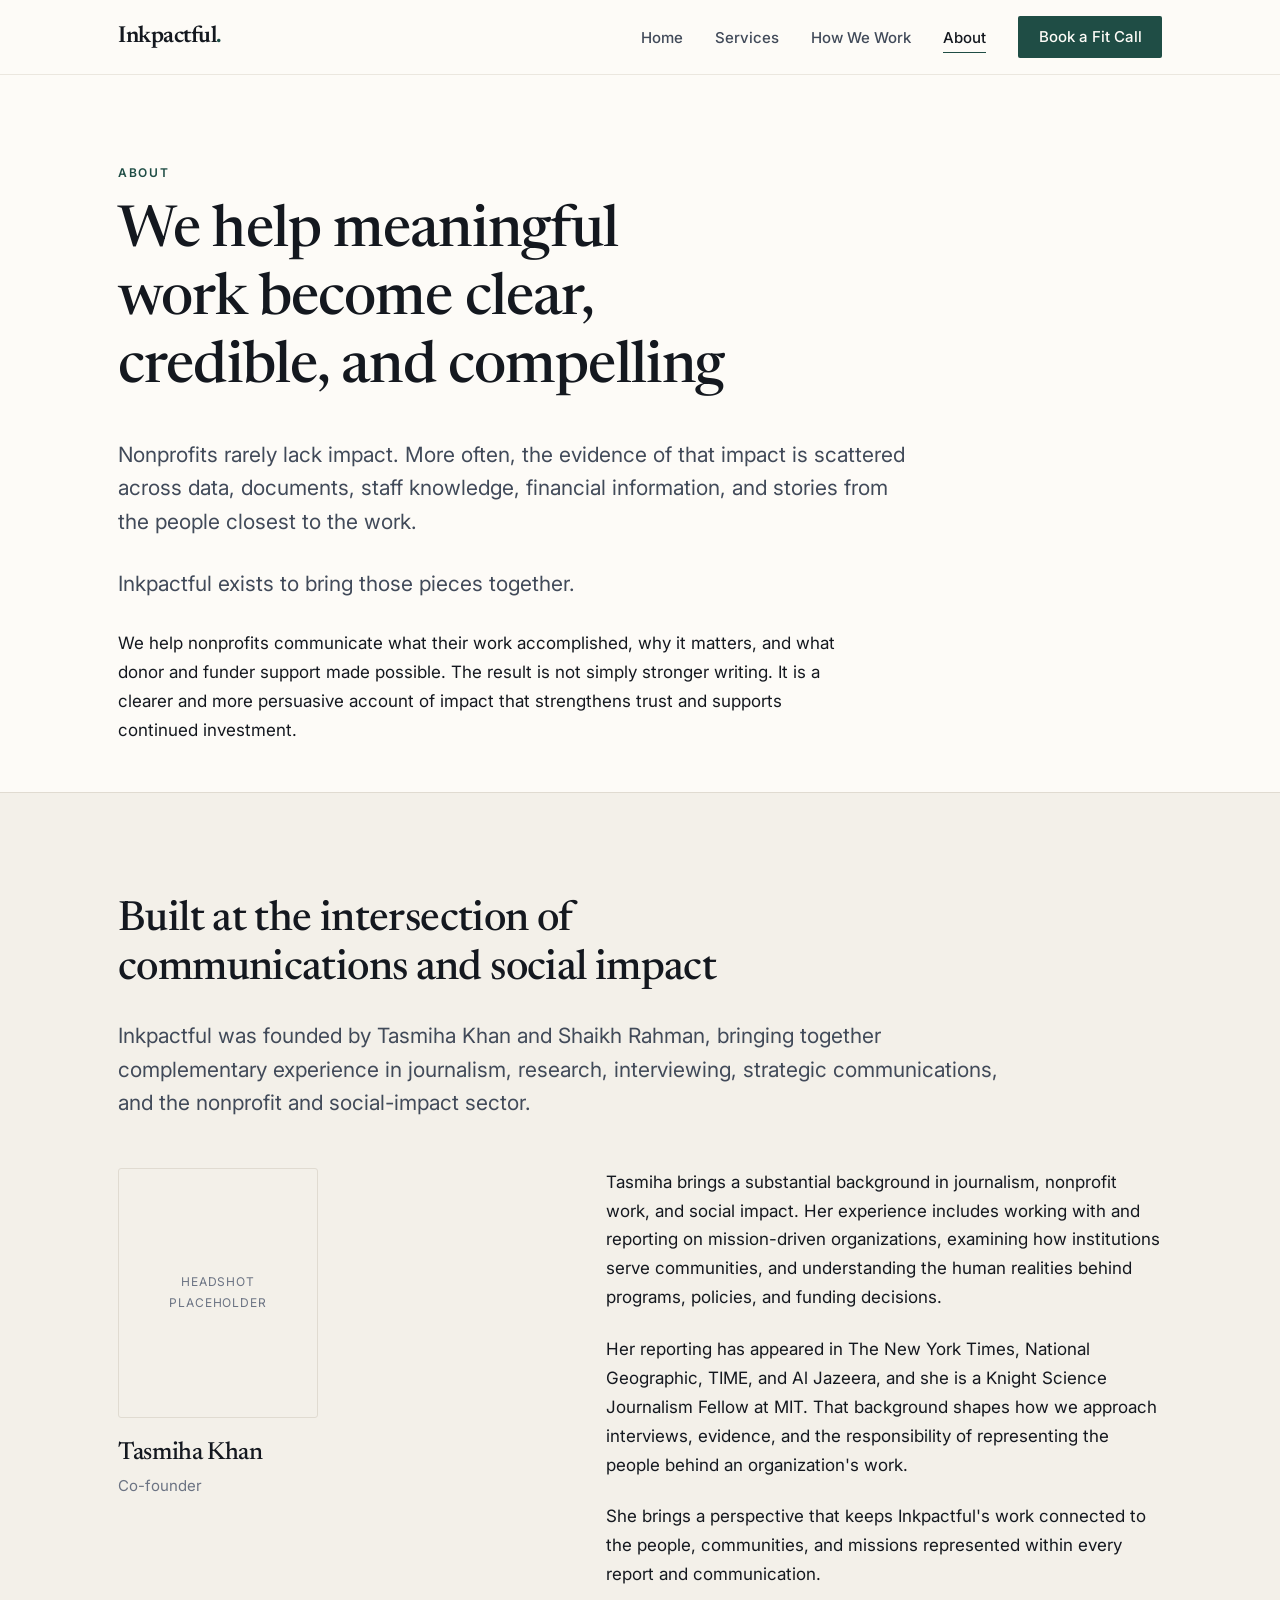
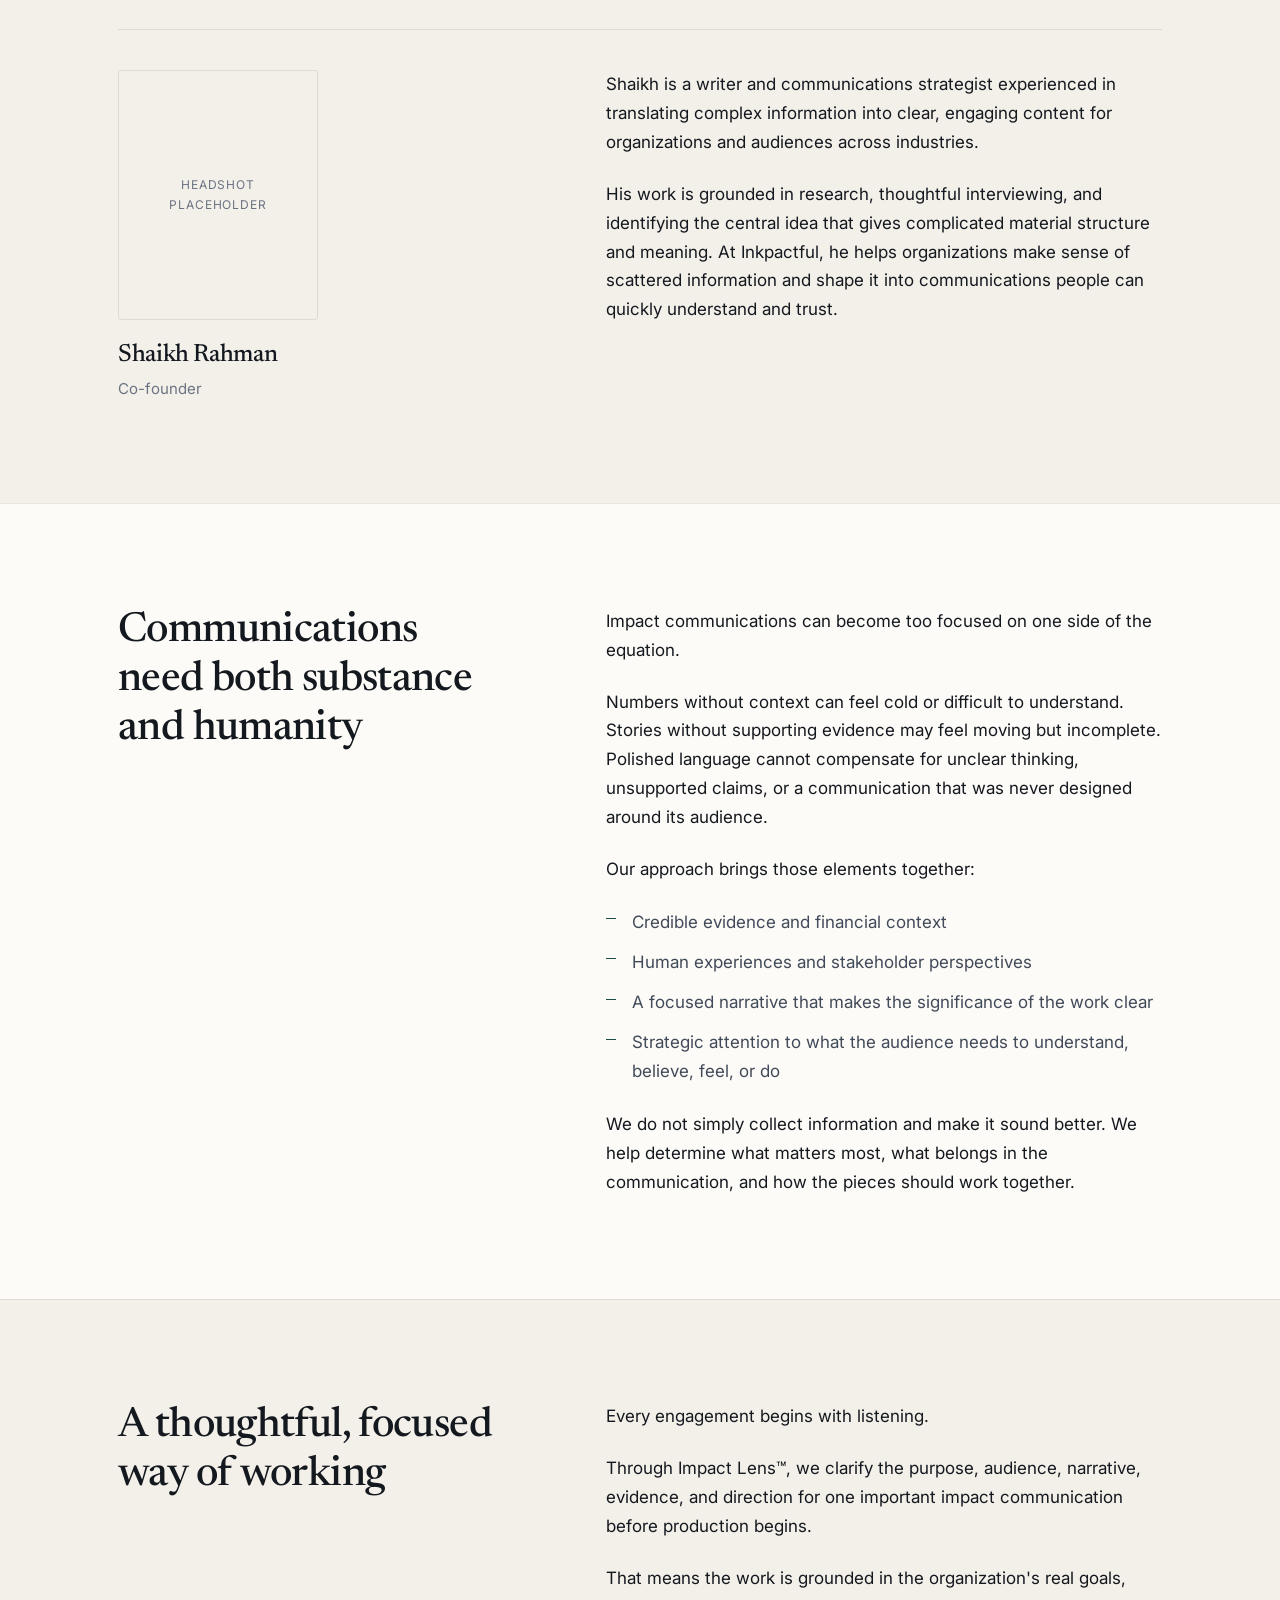
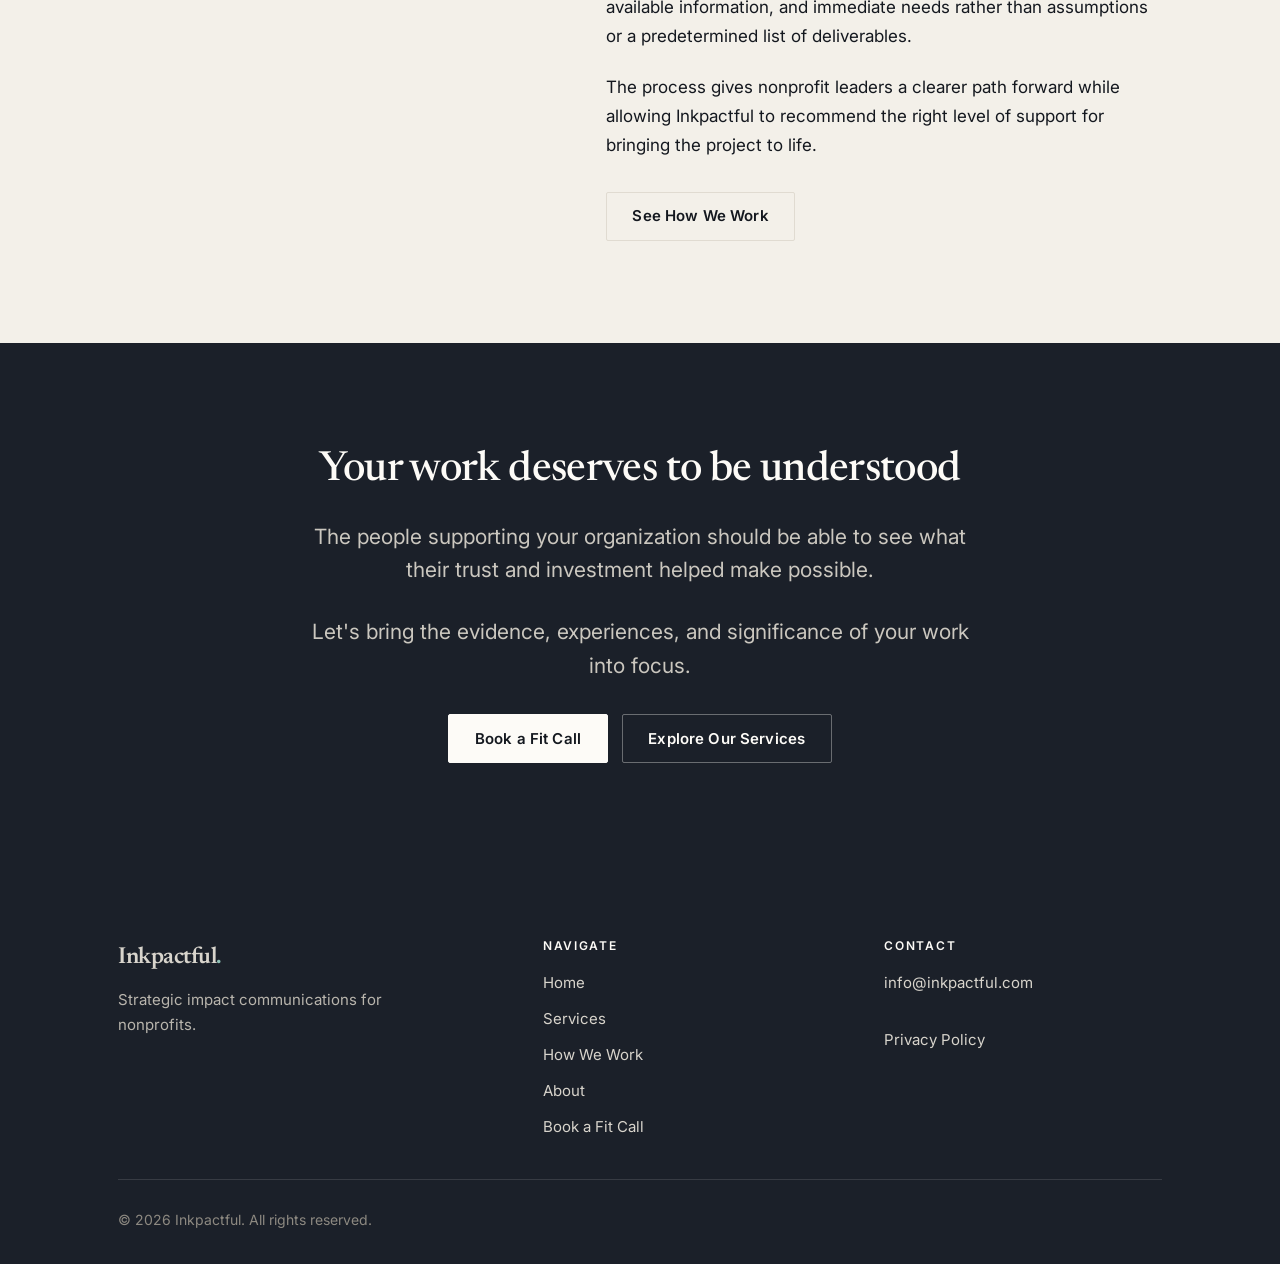
==== about.html @ ea7d60fb "Replace placeholder with Inkpactful MVP site" ====
<!DOCTYPE html>
<html lang="en">
<head>
<meta charset="utf-8">
<meta name="viewport" content="width=device-width, initial-scale=1">
<title>About — Inkpactful</title>
<meta name="description" content="Inkpactful was founded by Tasmiha Khan and Shaikh Rahman, bringing together journalism, research, interviewing, strategic communications, and social-impact experience.">
<link rel="canonical" href="https://inkpactful.com/about.html">

<meta property="og:type" content="website">
<meta property="og:site_name" content="Inkpactful">
<meta property="og:title" content="About — Inkpactful">
<meta property="og:description" content="We help meaningful work become clear, credible, and compelling.">
<meta property="og:url" content="https://inkpactful.com/about.html">
<meta property="og:image" content="https://inkpactful.com/og-image.png">
<meta name="twitter:card" content="summary_large_image">

<link rel="icon" href="favicon.svg" type="image/svg+xml">
<link rel="preconnect" href="https://fonts.googleapis.com">
<link rel="preconnect" href="https://fonts.gstatic.com" crossorigin>
<link href="https://fonts.googleapis.com/css2?family=Newsreader:opsz,wght@6..72,400;6..72,500;6..72,600&family=Inter:wght@400;500;600;700&display=swap" rel="stylesheet">
<link rel="stylesheet" href="styles.css">
</head>
<body>

<a class="skip-link" href="#main">Skip to main content</a>

<header class="site-header">
  <div class="wrap site-header__inner">
    <a class="wordmark" href="index.html">Inkpactful<span class="dot">.</span></a>
    <button class="nav-toggle" type="button" aria-expanded="false" aria-controls="site-nav">Menu</button>
    <nav class="site-nav" id="site-nav" aria-label="Primary">
      <ul>
        <li><a href="index.html">Home</a></li>
        <li><a href="services.html">Services</a></li>
        <li><a href="how-we-work.html">How We Work</a></li>
        <li><a href="about.html" aria-current="page">About</a></li>
        <li><a class="btn btn--primary" href="book.html">Book a Fit Call</a></li>
      </ul>
    </nav>
  </div>
</header>

<main id="main">

  <section class="page-head">
    <div class="wrap">
      <p class="eyebrow">About</p>
      <h1>We help meaningful work become clear, credible, and compelling</h1>
      <p class="lede">Nonprofits rarely lack impact. More often, the evidence of that impact is scattered across data, documents, staff knowledge, financial information, and stories from the people closest to the work.</p>
      <p class="lede">Inkpactful exists to bring those pieces together.</p>
      <p>We help nonprofits communicate what their work accomplished, why it matters, and what donor and funder support made possible. The result is not simply stronger writing. It is a clearer and more persuasive account of impact that strengthens trust and supports continued investment.</p>
    </div>
  </section>

  <!-- ================= FOUNDERS ================= -->
  <section class="section section--alt">
    <div class="wrap">
      <h2>Built at the intersection of communications and social impact</h2>
      <p class="lede">Inkpactful was founded by Tasmiha Khan and Shaikh Rahman, bringing together complementary experience in journalism, research, interviewing, strategic communications, and the nonprofit and social-impact sector.</p>

      <div style="margin-top: 3rem;">

        <article class="founder">
          <div class="split">
            <div>
              <div class="founder__portrait">Headshot<br>placeholder</div>
              <h3 style="margin-bottom:0.2rem;">Tasmiha Khan</h3>
              <p class="muted" style="font-size:0.9375rem;">Co-founder</p>
            </div>
            <div>
              <p>Tasmiha brings a substantial background in journalism, nonprofit work, and social impact. Her experience includes working with and reporting on mission-driven organizations, examining how institutions serve communities, and understanding the human realities behind programs, policies, and funding decisions.</p>
              <p>Her reporting has appeared in The New York Times, National Geographic, TIME, and Al Jazeera, and she is a Knight Science Journalism Fellow at MIT. That background shapes how we approach interviews, evidence, and the responsibility of representing the people behind an organization's work.</p>
              <p>She brings a perspective that keeps Inkpactful's work connected to the people, communities, and missions represented within every report and communication.</p>
            </div>
          </div>
        </article>

        <article class="founder">
          <div class="split">
            <div>
              <div class="founder__portrait">Headshot<br>placeholder</div>
              <h3 style="margin-bottom:0.2rem;">Shaikh Rahman</h3>
              <p class="muted" style="font-size:0.9375rem;">Co-founder</p>
            </div>
            <div>
              <p>Shaikh is a writer and communications strategist experienced in translating complex information into clear, engaging content for organizations and audiences across industries.</p>
              <p>His work is grounded in research, thoughtful interviewing, and identifying the central idea that gives complicated material structure and meaning. At Inkpactful, he helps organizations make sense of scattered information and shape it into communications people can quickly understand and trust.</p>
            </div>
          </div>
        </article>

      </div>

    </div>
  </section>

  <!-- ================= PHILOSOPHY ================= -->
  <section class="section">
    <div class="wrap">
      <div class="split">
        <div><h2>Communications need both substance and humanity</h2></div>
        <div>
          <p>Impact communications can become too focused on one side of the equation.</p>
          <p>Numbers without context can feel cold or difficult to understand. Stories without supporting evidence may feel moving but incomplete. Polished language cannot compensate for unclear thinking, unsupported claims, or a communication that was never designed around its audience.</p>
          <p>Our approach brings those elements together:</p>
          <ul class="checklist">
            <li>Credible evidence and financial context</li>
            <li>Human experiences and stakeholder perspectives</li>
            <li>A focused narrative that makes the significance of the work clear</li>
            <li>Strategic attention to what the audience needs to understand, believe, feel, or do</li>
          </ul>
          <p style="margin-top:1.5rem;">We do not simply collect information and make it sound better. We help determine what matters most, what belongs in the communication, and how the pieces should work together.</p>
        </div>
      </div>
    </div>
  </section>

  <!-- ================= WAY OF WORKING ================= -->
  <section class="section section--alt">
    <div class="wrap">
      <div class="split">
        <div><h2>A thoughtful, focused way of working</h2></div>
        <div>
          <p>Every engagement begins with listening.</p>
          <p>Through Impact Lens&trade;, we clarify the purpose, audience, narrative, evidence, and direction for one important impact communication before production begins.</p>
          <p>That means the work is grounded in the organization's real goals, available information, and immediate needs rather than assumptions or a predetermined list of deliverables.</p>
          <p>The process gives nonprofit leaders a clearer path forward while allowing Inkpactful to recommend the right level of support for bringing the project to life.</p>
          <div class="btn-row">
            <a class="btn btn--secondary" href="how-we-work.html">See How We Work</a>
          </div>
        </div>
      </div>
    </div>
  </section>

  <!-- ================= FINAL CTA ================= -->
  <section class="section section--dark">
    <div class="wrap wrap--narrow center">
      <h2>Your work deserves to be understood</h2>
      <p class="lede">The people supporting your organization should be able to see what their trust and investment helped make possible.</p>
      <p class="lede">Let's bring the evidence, experiences, and significance of your work into focus.</p>
      <div class="btn-row" style="justify-content: center;">
        <a class="btn btn--primary" href="book.html">Book a Fit Call</a>
        <a class="btn btn--secondary" href="services.html">Explore Our Services</a>
      </div>
    </div>
  </section>

</main>

<footer class="site-footer">
  <div class="wrap footer">
    <div class="footer__top">
      <div>
        <a class="footer__wordmark" href="index.html">Inkpactful<span class="dot">.</span></a>
        <p class="footer__tagline">Strategic impact communications for nonprofits.</p>
      </div>
      <div>
        <h2 class="footer__heading">Navigate</h2>
        <ul>
          <li><a href="index.html">Home</a></li>
          <li><a href="services.html">Services</a></li>
          <li><a href="how-we-work.html">How We Work</a></li>
          <li><a href="about.html">About</a></li>
          <li><a href="book.html">Book a Fit Call</a></li>
        </ul>
      </div>
      <div>
        <h2 class="footer__heading">Contact</h2>
        <ul>
          <li><a data-email class="placeholder" href="#">email address to be added</a></li>
          <li><a data-linkedin="shaikh" href="#" hidden>Shaikh Rahman on LinkedIn</a></li>
          <li><a data-linkedin="tasmiha" href="#" hidden>Tasmiha Khan on LinkedIn</a></li>
          <li><a href="privacy.html">Privacy Policy</a></li>
        </ul>
      </div>
    </div>
    <div class="footer__bottom">
      <p>&copy; <span data-year>2026</span> Inkpactful. All rights reserved.</p>
    </div>
  </div>
</footer>

<script src="site.js"></script>
</body>
</html>
---- styles.css ----
/* ==========================================================================
   Inkpactful — MVP stylesheet
   Editorial, calm, substantive. Restrained palette, strong type hierarchy.
   ========================================================================== */

:root {
  /* Palette */
  --ink:        #14181f;
  --ink-soft:   #414a59;
  --ink-muted:  #6b7383;
  --paper:      #fdfbf7;
  --paper-alt:  #f3f0e9;
  --paper-deep: #1b2029;
  --rule:       #e0dbd1;
  --rule-soft:  #ebe7df;
  --accent:     #1f4d45;
  --accent-lt:  #2f6b60;
  --accent-pale:#e6efec;

  /* Type */
  --serif: "Newsreader", Georgia, "Times New Roman", serif;
  --sans:  "Inter", -apple-system, BlinkMacSystemFont, "Segoe UI", Helvetica, Arial, sans-serif;

  /* Layout */
  --measure: 68ch;
  --wide:    1140px;
  --narrow:  760px;
  --gutter:  clamp(1.25rem, 5vw, 3rem);
}

/* --------------------------------------------------------------------------
   Reset & base
   -------------------------------------------------------------------------- */

*, *::before, *::after { box-sizing: border-box; }

html {
  -webkit-text-size-adjust: 100%;
  scroll-behavior: smooth;
}

@media (prefers-reduced-motion: reduce) {
  html { scroll-behavior: auto; }
  *, *::before, *::after {
    animation-duration: 0.01ms !important;
    transition-duration: 0.01ms !important;
  }
}

body {
  margin: 0;
  background: var(--paper);
  color: var(--ink);
  font-family: var(--sans);
  font-size: 1.0625rem;
  line-height: 1.7;
  font-weight: 400;
  -webkit-font-smoothing: antialiased;
  text-rendering: optimizeLegibility;
}

img { max-width: 100%; display: block; }

h1, h2, h3, h4 {
  font-family: var(--serif);
  font-weight: 500;
  line-height: 1.18;
  letter-spacing: -0.015em;
  color: var(--ink);
  margin: 0 0 0.6em;
  text-wrap: balance;
}

h1 { font-size: clamp(2.25rem, 5.2vw, 3.6rem); }
h2 { font-size: clamp(1.75rem, 3.6vw, 2.6rem); }
h3 { font-size: clamp(1.25rem, 2.2vw, 1.55rem); line-height: 1.3; }
h4 { font-size: 1.0625rem; font-family: var(--sans); font-weight: 600; letter-spacing: 0; }

p { margin: 0 0 1.35em; max-width: var(--measure); }
p:last-child { margin-bottom: 0; }

a { color: var(--accent); text-underline-offset: 0.2em; text-decoration-thickness: 1px; }
a:hover { color: var(--ink); }

:focus-visible {
  outline: 2px solid var(--accent);
  outline-offset: 3px;
  border-radius: 2px;
}

hr {
  border: 0;
  border-top: 1px solid var(--rule);
  margin: 3rem 0;
}

/* Skip link */
.skip-link {
  position: absolute;
  left: -9999px;
  top: 0;
  background: var(--ink);
  color: var(--paper);
  padding: 0.75rem 1.25rem;
  z-index: 200;
  font-size: 0.9375rem;
}
.skip-link:focus {
  left: 0.5rem;
  top: 0.5rem;
  color: var(--paper);
}

/* --------------------------------------------------------------------------
   Layout primitives
   -------------------------------------------------------------------------- */

.wrap {
  width: 100%;
  max-width: var(--wide);
  margin-inline: auto;
  padding-inline: var(--gutter);
}

.wrap--narrow { max-width: var(--narrow); }

.section {
  padding-block: clamp(3.5rem, 8vw, 6.5rem);
  border-top: 1px solid var(--rule-soft);
}
.section:first-of-type { border-top: 0; }
.section--alt { background: var(--paper-alt); border-top-color: var(--rule); }
.section--dark {
  background: var(--paper-deep);
  color: #e8e4dc;
  border-top: 0;
}
.section--dark h1,
.section--dark h2,
.section--dark h3 { color: #fdfbf7; }
.section--dark p { color: #cbc7bf; }
.section--dark a { color: #a9cfc6; }
.section--dark a:hover { color: #fff; }

.eyebrow {
  font-family: var(--sans);
  font-size: 0.75rem;
  font-weight: 600;
  letter-spacing: 0.14em;
  text-transform: uppercase;
  color: var(--accent);
  margin: 0 0 1rem;
}
.section--dark .eyebrow { color: #8fc0b5; }

.lede {
  font-size: clamp(1.125rem, 2vw, 1.3125rem);
  line-height: 1.6;
  color: var(--ink-soft);
}

.muted { color: var(--ink-muted); }

/* --------------------------------------------------------------------------
   Buttons
   -------------------------------------------------------------------------- */

.btn {
  display: inline-flex;
  align-items: center;
  justify-content: center;
  gap: 0.5rem;
  font-family: var(--sans);
  font-size: 0.9375rem;
  font-weight: 600;
  letter-spacing: 0.01em;
  line-height: 1.2;
  padding: 0.9rem 1.6rem;
  border-radius: 2px;
  border: 1px solid transparent;
  text-decoration: none;
  cursor: pointer;
  transition: background-color 0.18s ease, color 0.18s ease, border-color 0.18s ease;
}

.btn--primary {
  background: var(--accent);
  color: #fdfbf7;
  border-color: var(--accent);
}
.btn--primary:hover { background: var(--ink); border-color: var(--ink); color: #fdfbf7; }

.btn--secondary {
  background: transparent;
  color: var(--ink);
  border-color: var(--rule);
}
.btn--secondary:hover { border-color: var(--ink); color: var(--ink); background: transparent; }

.section--dark .btn--secondary { color: #fdfbf7; border-color: rgba(253,251,247,0.35); }
.section--dark .btn--secondary:hover { border-color: #fdfbf7; color: #fdfbf7; }
.section--dark .btn--primary { background: #fdfbf7; color: var(--ink); border-color: #fdfbf7; }
.section--dark .btn--primary:hover { background: #a9cfc6; border-color: #a9cfc6; color: var(--ink); }

.btn-row {
  display: flex;
  flex-wrap: wrap;
  gap: 0.875rem;
  margin-top: 2rem;
}

.link-arrow {
  font-family: var(--sans);
  font-size: 0.9375rem;
  font-weight: 600;
  text-decoration: none;
  border-bottom: 1px solid currentColor;
  padding-bottom: 2px;
}
.link-arrow:hover { border-bottom-color: transparent; }

/* --------------------------------------------------------------------------
   Header & navigation
   -------------------------------------------------------------------------- */

.site-header {
  position: sticky;
  top: 0;
  z-index: 100;
  background: rgba(253, 251, 247, 0.94);
  backdrop-filter: saturate(180%) blur(8px);
  border-bottom: 1px solid var(--rule-soft);
}

.site-header__inner {
  display: flex;
  align-items: center;
  justify-content: space-between;
  gap: 1.5rem;
  min-height: 74px;
}

.wordmark {
  font-family: var(--serif);
  font-size: 1.45rem;
  font-weight: 600;
  letter-spacing: -0.02em;
  color: var(--ink);
  text-decoration: none;
  white-space: nowrap;
}
.wordmark:hover { color: var(--accent); }
.wordmark .dot { color: var(--accent); }

.nav-toggle {
  display: none;
  background: transparent;
  border: 1px solid var(--rule);
  border-radius: 2px;
  padding: 0.55rem 0.85rem;
  font-family: var(--sans);
  font-size: 0.875rem;
  font-weight: 600;
  color: var(--ink);
  cursor: pointer;
}

.site-nav ul {
  display: flex;
  align-items: center;
  gap: clamp(1rem, 2.5vw, 2.1rem);
  list-style: none;
  margin: 0;
  padding: 0;
}

.site-nav a {
  font-family: var(--sans);
  font-size: 0.9375rem;
  font-weight: 500;
  color: var(--ink-soft);
  text-decoration: none;
  padding-block: 0.35rem;
  border-bottom: 1.5px solid transparent;
  white-space: nowrap;
}
.site-nav a:hover { color: var(--ink); }
.site-nav a[aria-current="page"] { color: var(--ink); border-bottom-color: var(--accent); }

.site-nav .btn { padding: 0.7rem 1.2rem; }
.site-nav a.btn--primary { color: #fdfbf7; border-bottom-color: transparent; }
.site-nav a.btn--primary:hover { color: #fdfbf7; background: var(--ink); border-color: var(--ink); }
.site-nav a.btn--secondary { color: var(--ink); border-bottom-color: transparent; }
.site-nav .btn[aria-current="page"] { border-bottom-color: var(--accent); }

@media (max-width: 860px) {
  .nav-toggle { display: block; }
  .site-nav {
    display: none;
    position: absolute;
    top: 100%;
    left: 0;
    right: 0;
    background: var(--paper);
    border-bottom: 1px solid var(--rule);
    padding: 0.5rem var(--gutter) 1.75rem;
  }
  .site-nav.is-open { display: block; }
  .site-nav ul {
    flex-direction: column;
    align-items: stretch;
    gap: 0;
  }
  .site-nav li { border-bottom: 1px solid var(--rule-soft); }
  .site-nav li:last-child { border-bottom: 0; padding-top: 1.25rem; }
  .site-nav a { display: block; padding: 1rem 0; font-size: 1.0625rem; border-bottom: 0; }
  .site-nav .btn { width: 100%; }
}

/* --------------------------------------------------------------------------
   Hero
   -------------------------------------------------------------------------- */

.hero {
  padding-block: clamp(4rem, 11vw, 8.5rem) clamp(3.5rem, 8vw, 6rem);
  position: relative;
  overflow: hidden;
}

.hero__inner { max-width: 940px; }

.hero h1 { margin-bottom: 0.45em; }

.hero .lede { max-width: 60ch; }

/* Subtle ruled-paper motif behind the hero */
.hero::after {
  content: "";
  position: absolute;
  inset: 0;
  background-image: repeating-linear-gradient(
    to bottom,
    transparent 0,
    transparent 43px,
    var(--rule-soft) 43px,
    var(--rule-soft) 44px
  );
  opacity: 0.5;
  pointer-events: none;
  z-index: -1;
  mask-image: linear-gradient(to bottom, rgba(0,0,0,0.35), transparent 72%);
  -webkit-mask-image: linear-gradient(to bottom, rgba(0,0,0,0.35), transparent 72%);
}

.page-head {
  padding-block: clamp(3rem, 8vw, 5.5rem) clamp(2rem, 5vw, 3rem);
}
.page-head h1 { max-width: 20ch; }
.page-head .lede { max-width: 62ch; }

/* --------------------------------------------------------------------------
   Grids & cards
   -------------------------------------------------------------------------- */

.grid {
  display: grid;
  gap: clamp(1.75rem, 3.5vw, 2.75rem);
}
.grid--2 { grid-template-columns: repeat(auto-fit, minmax(300px, 1fr)); }
.grid--3 { grid-template-columns: repeat(auto-fit, minmax(280px, 1fr)); }
.grid--4 { grid-template-columns: repeat(auto-fit, minmax(240px, 1fr)); }

.split {
  display: grid;
  grid-template-columns: minmax(0, 0.85fr) minmax(0, 1.15fr);
  gap: clamp(2rem, 6vw, 5rem);
  align-items: start;
}
@media (max-width: 820px) {
  .split { grid-template-columns: 1fr; gap: 1.5rem; }
}

.card {
  background: var(--paper);
  border: 1px solid var(--rule);
  border-radius: 3px;
  padding: clamp(1.5rem, 3vw, 2.1rem);
}
.section--alt .card { background: #fff; }

.card h3 { margin-bottom: 0.5rem; }
.card p { font-size: 1rem; color: var(--ink-soft); }

/* Service item (services page, no card chrome) */
.service {
  padding-block: clamp(2rem, 4vw, 2.75rem);
  border-top: 1px solid var(--rule);
}
.service:first-of-type { border-top: 0; padding-top: 0; }
.service h3 {
  font-size: clamp(1.4rem, 2.6vw, 1.85rem);
  margin-bottom: 0.65rem;
}

/* Numbered process steps */
.steps { counter-reset: step; }
.step {
  display: grid;
  grid-template-columns: 3.25rem 1fr;
  gap: clamp(1rem, 2.5vw, 2rem);
  padding-block: clamp(1.75rem, 3.5vw, 2.5rem);
  border-top: 1px solid var(--rule);
}
.step:first-child { border-top: 0; }
.step__num {
  font-family: var(--serif);
  font-size: 1.75rem;
  line-height: 1;
  color: var(--accent);
  padding-top: 0.15rem;
}
.step h3 { margin-bottom: 0.5rem; }
@media (max-width: 560px) {
  .step { grid-template-columns: 1fr; gap: 0.5rem; }
}

/* --------------------------------------------------------------------------
   Impact Lens feature block
   -------------------------------------------------------------------------- */

.lens {
  border: 1px solid var(--rule);
  border-left: 3px solid var(--accent);
  border-radius: 3px;
  background: #fff;
  padding: clamp(1.75rem, 4vw, 3rem);
}
.section--alt .lens { background: var(--paper); }

.price {
  font-family: var(--serif);
  font-size: clamp(2.25rem, 5vw, 3rem);
  line-height: 1;
  color: var(--ink);
  margin: 1.5rem 0 0.5rem;
  display: block;
}
.price__note {
  font-size: 0.9375rem;
  color: var(--ink-muted);
  max-width: 46ch;
  margin: 0;
}

.lens__list {
  list-style: none;
  margin: 1.5rem 0 0;
  padding: 0;
  display: grid;
  gap: 0.6rem;
}
.lens__list li {
  position: relative;
  padding-left: 1.5rem;
  font-size: 1rem;
  color: var(--ink-soft);
}
.lens__list li::before {
  content: "";
  position: absolute;
  left: 0;
  top: 0.68em;
  width: 8px;
  height: 1px;
  background: var(--accent);
}

/* --------------------------------------------------------------------------
   Package cards
   -------------------------------------------------------------------------- */

.packages {
  display: grid;
  grid-template-columns: 1fr;
  gap: clamp(1rem, 2vw, 1.5rem);
}

.pkg {
  display: grid;
  grid-template-columns: minmax(0, 0.75fr) minmax(0, 2fr);
  gap: clamp(1.25rem, 4vw, 3rem);
  align-items: start;
  background: #fff;
  border: 1px solid var(--rule);
  border-radius: 3px;
  padding: clamp(1.6rem, 3vw, 2.4rem);
  position: relative;
}

@media (max-width: 820px) {
  .pkg { grid-template-columns: 1fr; gap: 0.75rem; }
}

.pkg__head { display: flex; flex-direction: column; align-items: flex-start; }
.pkg__body > p:last-child { margin-bottom: 0; }
.section--alt .pkg { background: var(--paper); }

.pkg--featured {
  border-color: var(--accent);
  box-shadow: inset 3px 0 0 var(--accent);
}

.pkg__badge {
  display: inline-block;
  align-self: flex-start;
  font-family: var(--sans);
  font-size: 0.6875rem;
  font-weight: 700;
  letter-spacing: 0.12em;
  text-transform: uppercase;
  color: var(--accent);
  background: var(--accent-pale);
  padding: 0.3rem 0.6rem;
  border-radius: 2px;
  margin-bottom: 0.9rem;
}

.pkg h3 {
  font-size: clamp(1.3rem, 2.2vw, 1.6rem);
  margin-bottom: 0.35rem;
}

.pkg__price {
  font-family: var(--serif);
  font-size: clamp(1.9rem, 3vw, 2.3rem);
  line-height: 1;
  color: var(--accent);
  margin: 0;
  display: block;
}

.pkg p {
  font-size: 0.9875rem;
  color: var(--ink-soft);
  margin-bottom: 1em;
}
.pkg p:last-of-type { margin-bottom: 0; }

/* --------------------------------------------------------------------------
   Founders & credentials
   -------------------------------------------------------------------------- */

.founder {
  border-top: 1px solid var(--rule);
  padding-top: clamp(1.75rem, 3.5vw, 2.5rem);
  margin-top: clamp(1.75rem, 3.5vw, 2.5rem);
}
.founder:first-of-type { border-top: 0; padding-top: 0; margin-top: 0; }

.founder__portrait {
  width: 100%;
  max-width: 200px;
  aspect-ratio: 4 / 5;
  background: var(--paper-alt);
  border: 1px solid var(--rule);
  border-radius: 3px;
  display: grid;
  place-items: center;
  font-size: 0.75rem;
  letter-spacing: 0.08em;
  text-transform: uppercase;
  color: var(--ink-muted);
  text-align: center;
  padding: 1rem;
  margin-bottom: 1.25rem;
}

.credentials {
  margin-top: clamp(2rem, 4vw, 3rem);
  padding: clamp(1.5rem, 3vw, 2rem);
  background: var(--paper-alt);
  border-radius: 3px;
}
.credentials p {
  margin: 0;
  font-size: 1rem;
  color: var(--ink-soft);
  max-width: 62ch;
}

/* --------------------------------------------------------------------------
   Booking
   -------------------------------------------------------------------------- */

.booking-embed {
  margin-top: 2rem;
  border: 1px solid var(--rule);
  border-radius: 3px;
  background: #fff;
  min-height: 560px;
  overflow: hidden;
}
.booking-embed iframe {
  width: 100%;
  min-height: 560px;
  border: 0;
  display: block;
}

.booking-fallback {
  padding: clamp(2rem, 5vw, 3.5rem);
  text-align: center;
}
.booking-fallback p { margin-inline: auto; }

.checklist {
  list-style: none;
  margin: 1.5rem 0 0;
  padding: 0;
  display: grid;
  gap: 0.7rem;
  max-width: var(--measure);
}
.checklist li {
  position: relative;
  padding-left: 1.65rem;
  color: var(--ink-soft);
}
.checklist li::before {
  content: "";
  position: absolute;
  left: 0;
  top: 0.62em;
  width: 10px;
  height: 1px;
  background: var(--accent);
}

/* --------------------------------------------------------------------------
   Placeholder marker (visible to builders, subtle to visitors)
   -------------------------------------------------------------------------- */

.placeholder {
  background: #fff6e0;
  border-bottom: 1px dashed #c99a2e;
  padding: 0 0.15em;
}

/* --------------------------------------------------------------------------
   Footer
   -------------------------------------------------------------------------- */

.site-footer {
  background: var(--paper-deep);
  color: #b9b5ad;
  padding-block: clamp(3rem, 6vw, 4.5rem) 2rem;
  font-size: 0.9375rem;
}

.site-footer a { color: #d8d4cc; text-decoration: none; }
.site-footer a:hover { color: #fff; text-decoration: underline; }

.footer__top {
  display: grid;
  grid-template-columns: minmax(0, 1.3fr) minmax(0, 1fr) minmax(0, 1fr);
  gap: clamp(2rem, 5vw, 4rem);
  padding-bottom: 2.5rem;
  border-bottom: 1px solid rgba(255,255,255,0.12);
}
@media (max-width: 720px) {
  .footer__top { grid-template-columns: 1fr; gap: 2rem; }
}

.footer__wordmark {
  font-family: var(--serif);
  font-size: 1.45rem;
  font-weight: 600;
  letter-spacing: -0.02em;
  color: #fdfbf7;
  text-decoration: none;
  display: inline-block;
  margin-bottom: 0.6rem;
}
.footer__wordmark .dot { color: #8fc0b5; }

.footer__tagline {
  color: #b9b5ad;
  max-width: 34ch;
  margin: 0;
}

.footer__heading {
  font-family: var(--sans);
  font-weight: 600;
  line-height: 1.4;
  color: #fdfbf7;
  font-size: 0.75rem;
  letter-spacing: 0.14em;
  text-transform: uppercase;
  margin: 0 0 1rem;
}

.footer ul {
  list-style: none;
  margin: 0;
  padding: 0;
  display: grid;
  gap: 0.65rem;
}

.footer__bottom {
  padding-top: 1.75rem;
  display: flex;
  flex-wrap: wrap;
  gap: 1rem 2rem;
  justify-content: space-between;
  align-items: center;
  font-size: 0.875rem;
  color: #8d8981;
}
.footer__bottom p { margin: 0; }

/* --------------------------------------------------------------------------
   Credit note — the $495-is-applied line, highlighted wherever it appears
   -------------------------------------------------------------------------- */

.credit-note {
  display: block;
  background: var(--accent-pale);
  border-left: 3px solid var(--accent);
  border-radius: 2px;
  padding: 0.95rem 1.2rem;
  margin: 1.4rem 0 0;
  font-style: italic;
  font-size: 1rem;
  line-height: 1.55;
  color: var(--ink);
  max-width: 54ch;
}

.section--dark .credit-note {
  background: rgba(169, 207, 198, 0.14);
  border-left-color: #8fc0b5;
  color: #e8e4dc;
}

/* Small italic footnote at the base of each package row */
.pkg__note {
  margin-top: 1.15rem;
  font-style: italic;
  font-size: 0.875rem;
  color: var(--ink-muted);
}

/* --------------------------------------------------------------------------
   Utilities
   -------------------------------------------------------------------------- */

.visually-hidden {
  position: absolute;
  width: 1px; height: 1px;
  padding: 0; margin: -1px;
  overflow: hidden;
  clip: rect(0 0 0 0);
  white-space: nowrap;
  border: 0;
}

.stack-sm > * + * { margin-top: 1rem; }
.mt-0 { margin-top: 0; }
.center { text-align: center; }
.center p { margin-inline: auto; }
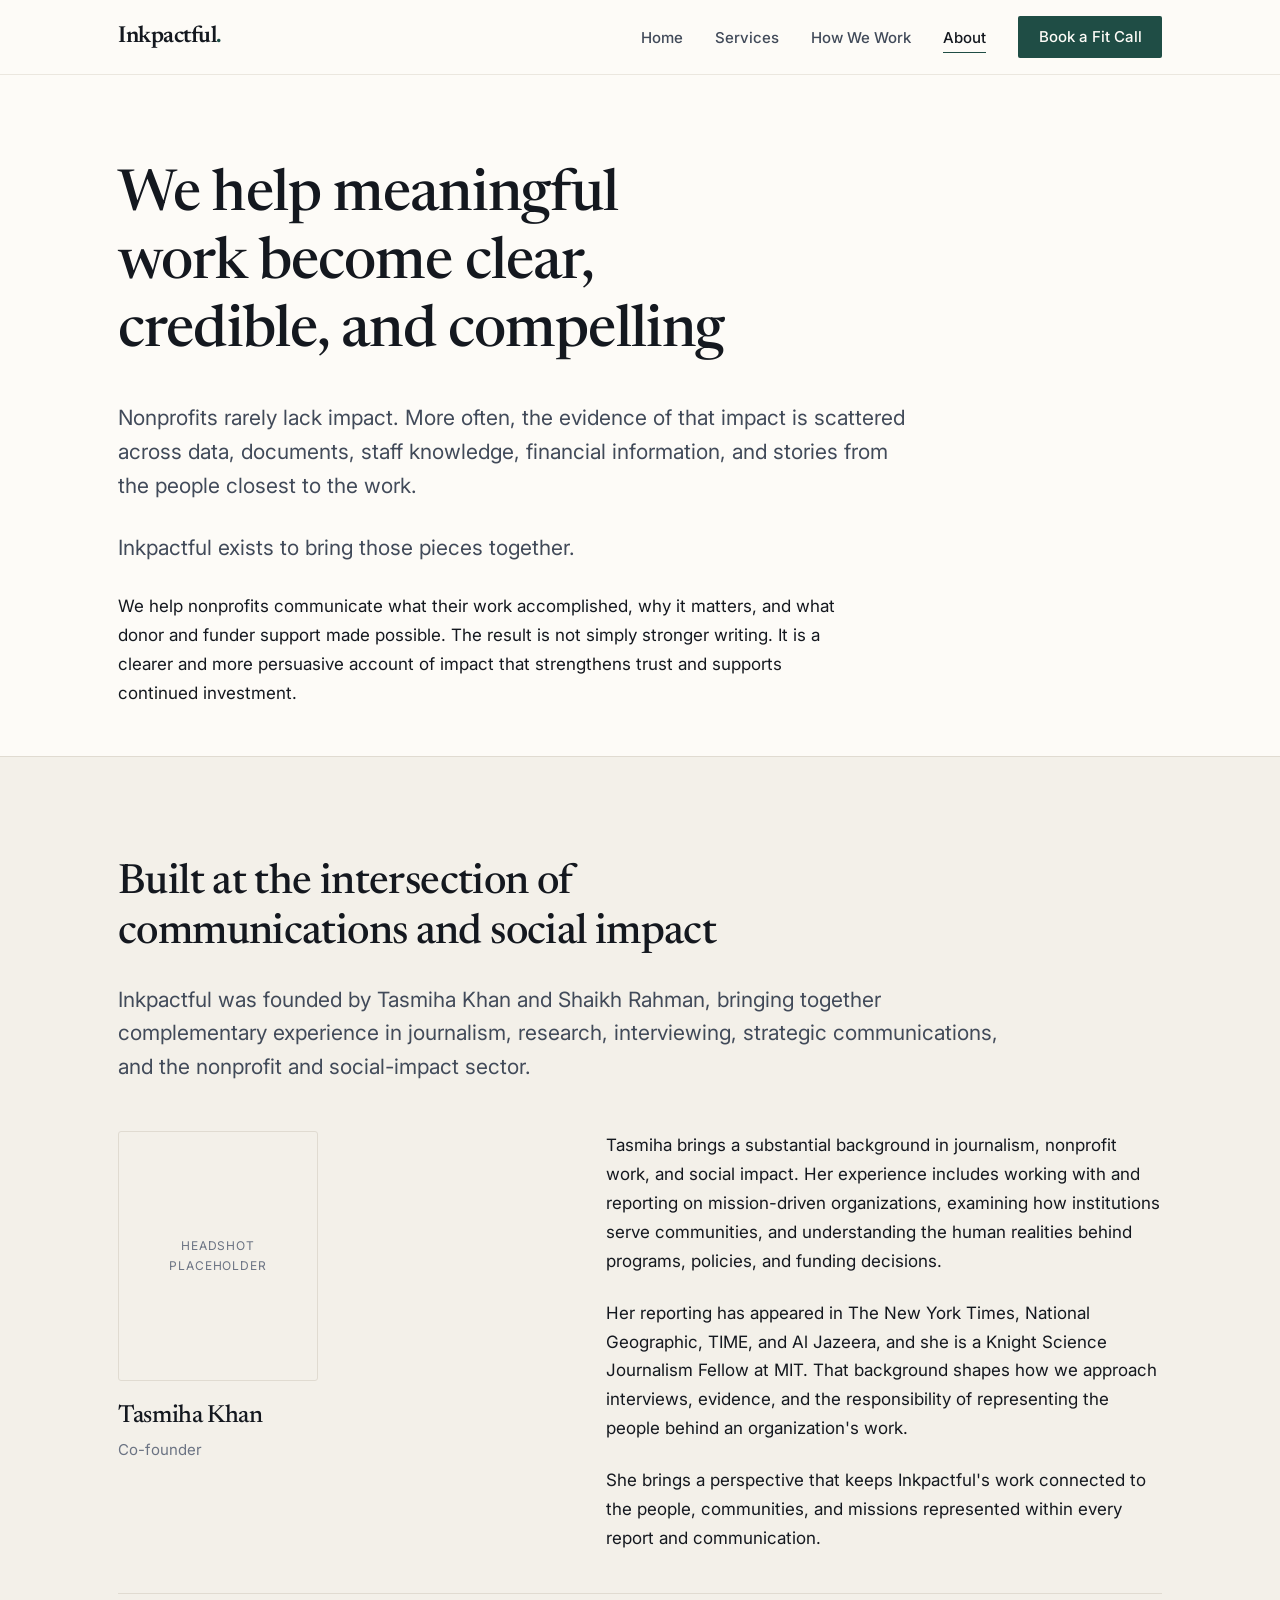
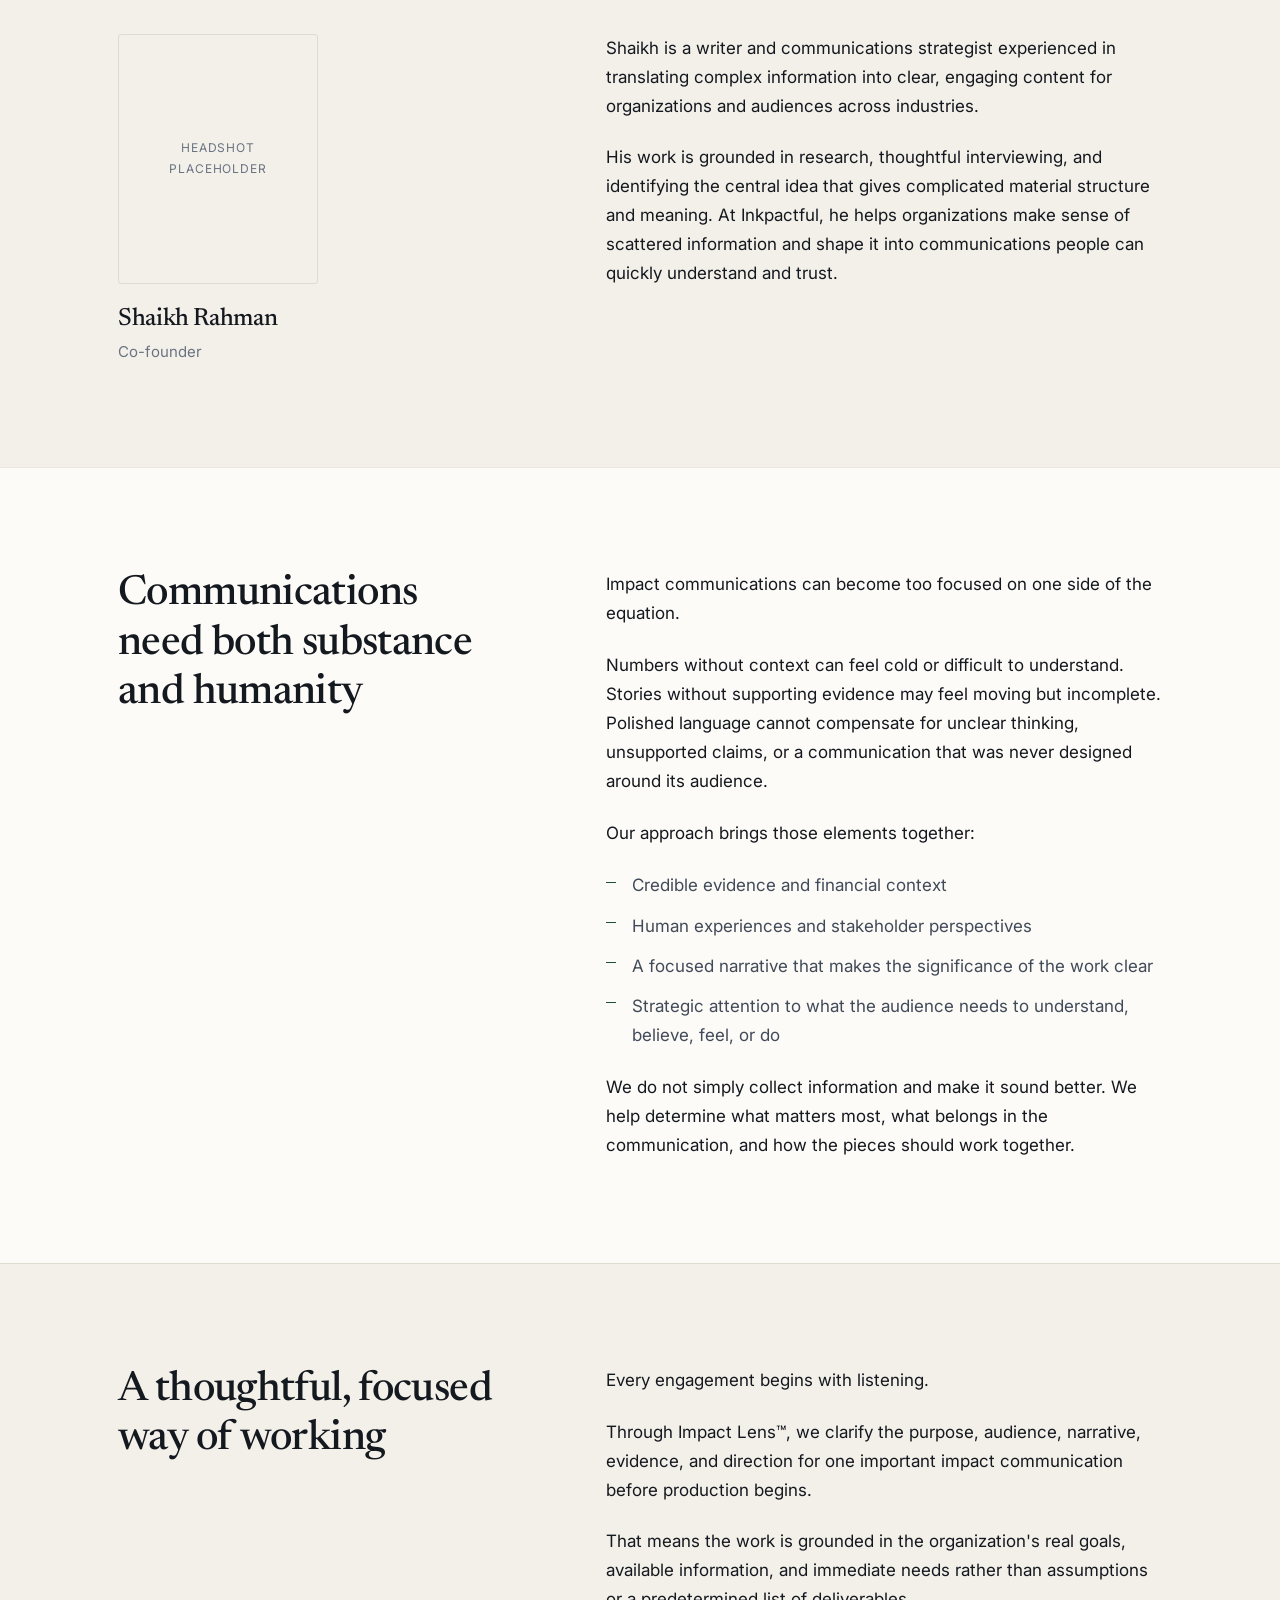
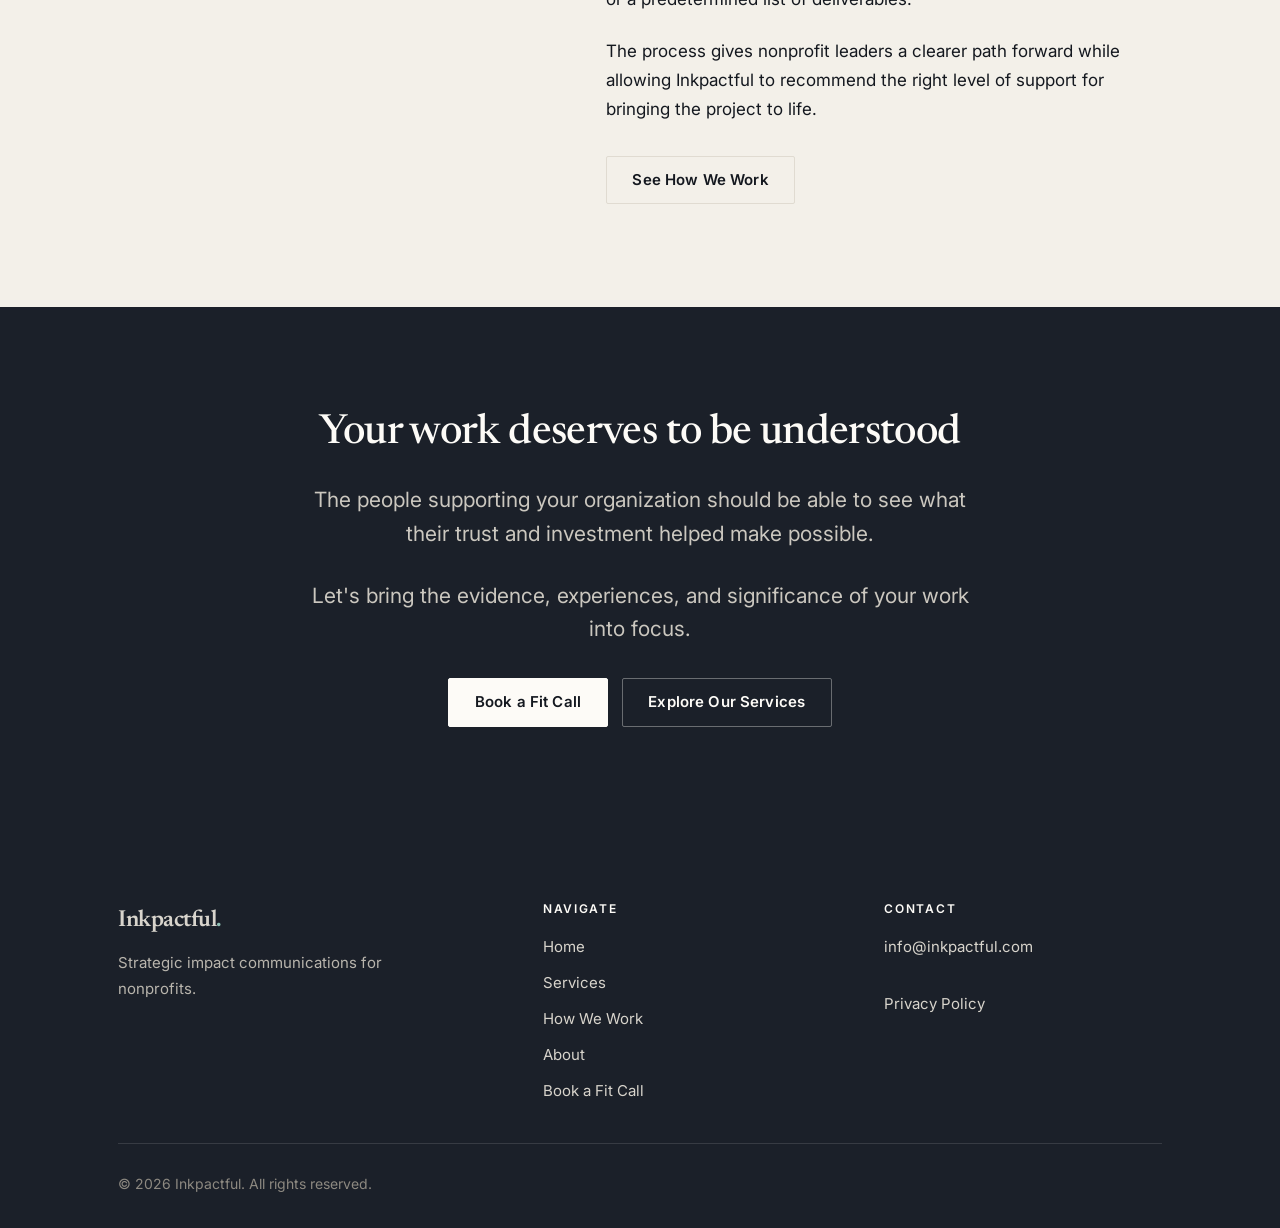
==== commit a85f0962: "Fix hero alignment, remove redundant eyebrows, emphasize credit line" ====
--- a/about.html
+++ b/about.html
@@ -45,7 +45,6 @@
 
   <section class="page-head">
     <div class="wrap">
-      <p class="eyebrow">About</p>
       <h1>We help meaningful work become clear, credible, and compelling</h1>
       <p class="lede">Nonprofits rarely lack impact. More often, the evidence of that impact is scattered across data, documents, staff knowledge, financial information, and stories from the people closest to the work.</p>
       <p class="lede">Inkpactful exists to bring those pieces together.</p>
--- a/styles.css
+++ b/styles.css
@@ -144,12 +144,12 @@
 
 .eyebrow {
   font-family: var(--sans);
-  font-size: 0.75rem;
+  font-size: 0.875rem;
   font-weight: 600;
-  letter-spacing: 0.14em;
+  letter-spacing: 0.1em;
   text-transform: uppercase;
   color: var(--accent);
-  margin: 0 0 1rem;
+  margin: 0 0 1.1rem;
 }
 .section--dark .eyebrow { color: #8fc0b5; }
 
@@ -327,9 +327,9 @@
   overflow: hidden;
 }
 
-.hero__inner { max-width: 940px; }
-
-.hero h1 { margin-bottom: 0.45em; }
+.hero__inner { max-width: var(--wide); }
+
+.hero h1 { margin-bottom: 0.45em; max-width: 17ch; }
 
 .hero .lede { max-width: 60ch; }
 
@@ -744,6 +744,13 @@
   color: #e8e4dc;
 }
 
+/* Inline credit emphasis — bold italic in the heading colour */
+.credit-strong {
+  font-weight: 600;
+  font-style: italic;
+  color: var(--ink);
+}
+
 /* Small italic footnote at the base of each package row */
 .pkg__note {
   margin-top: 1.15rem;
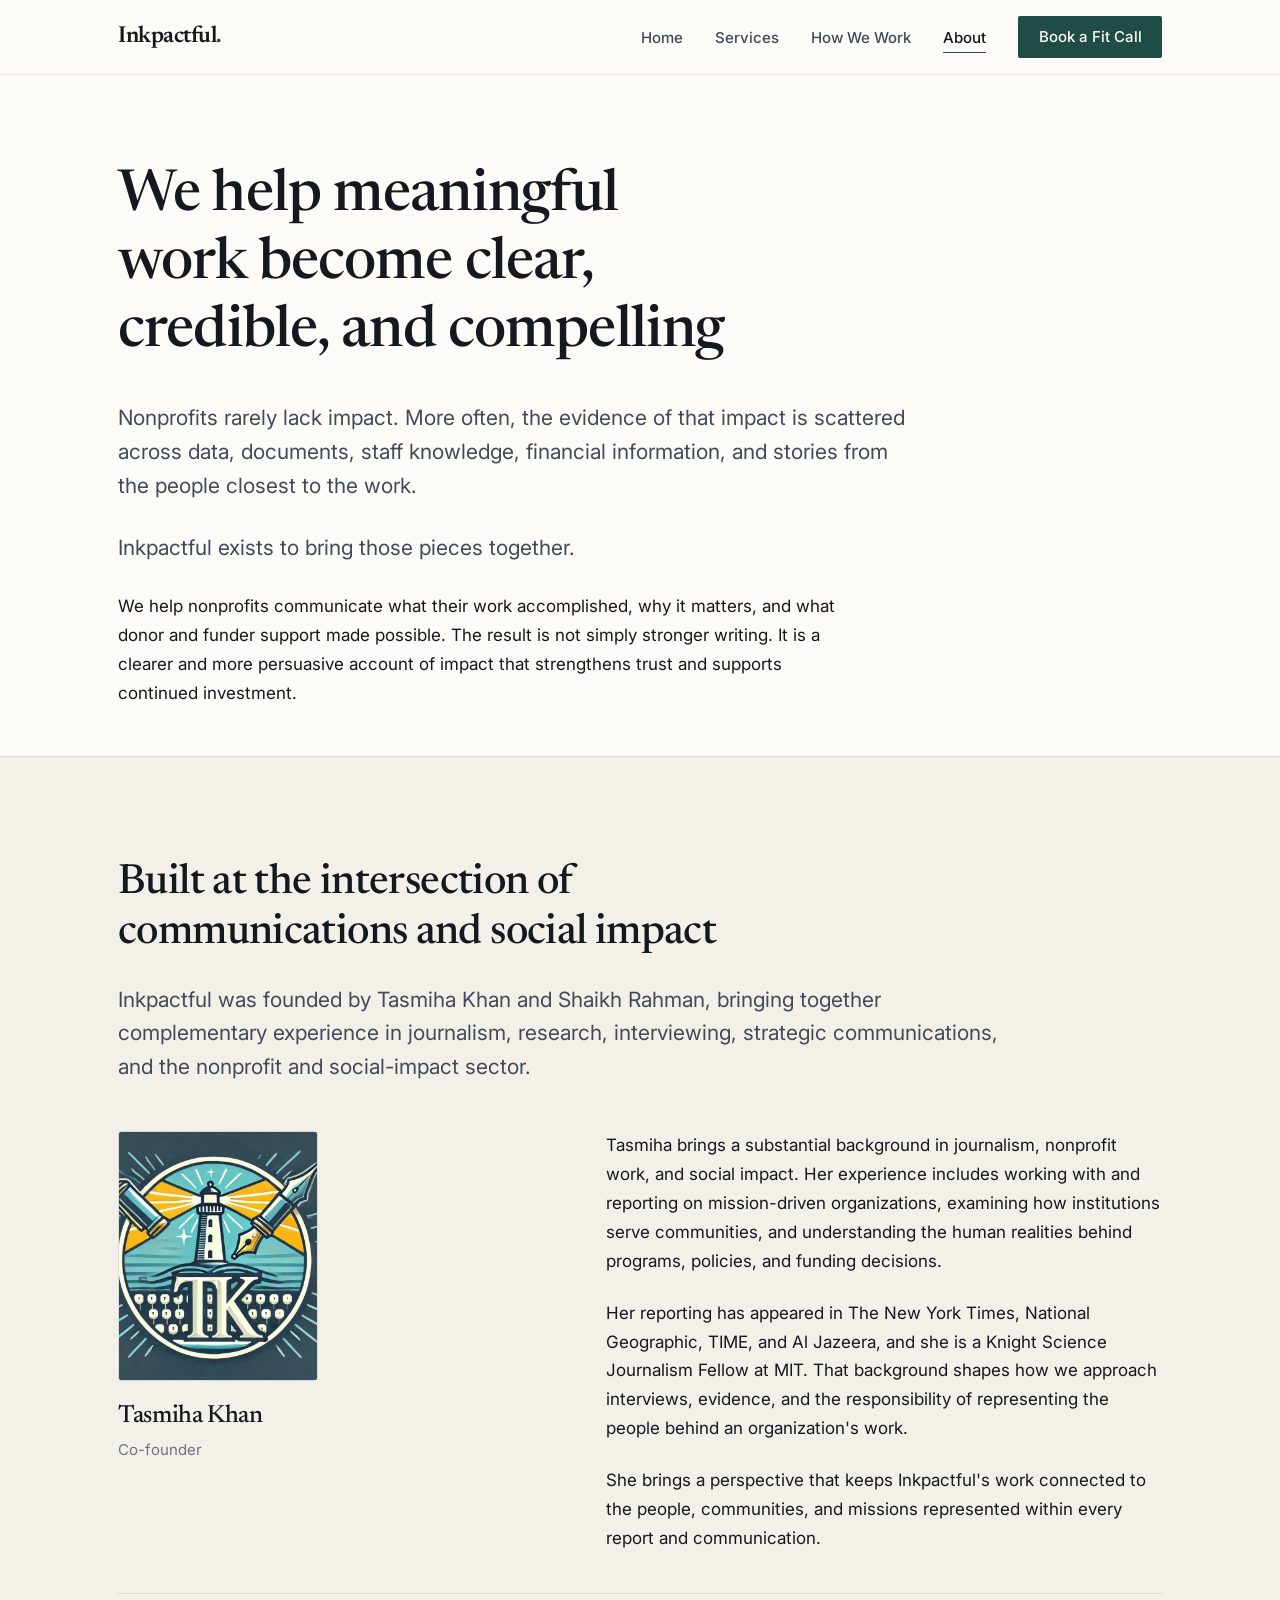
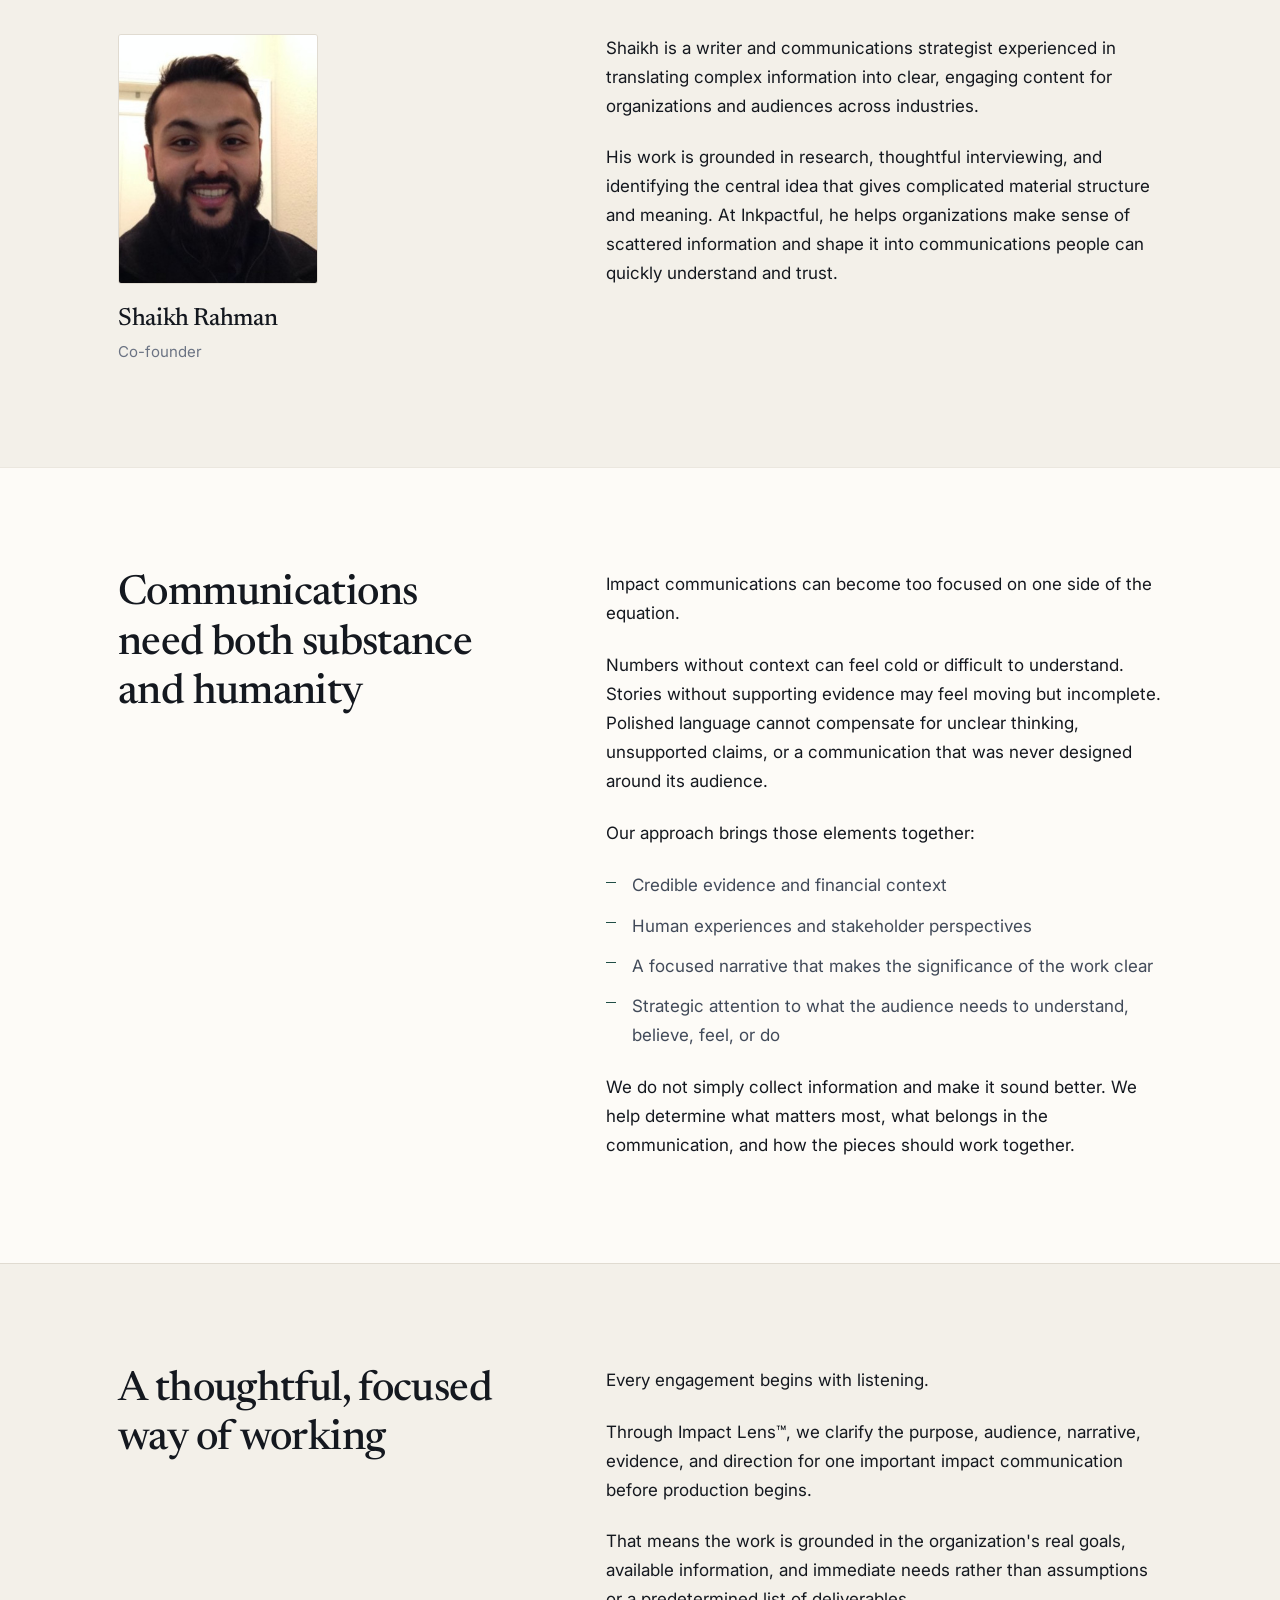
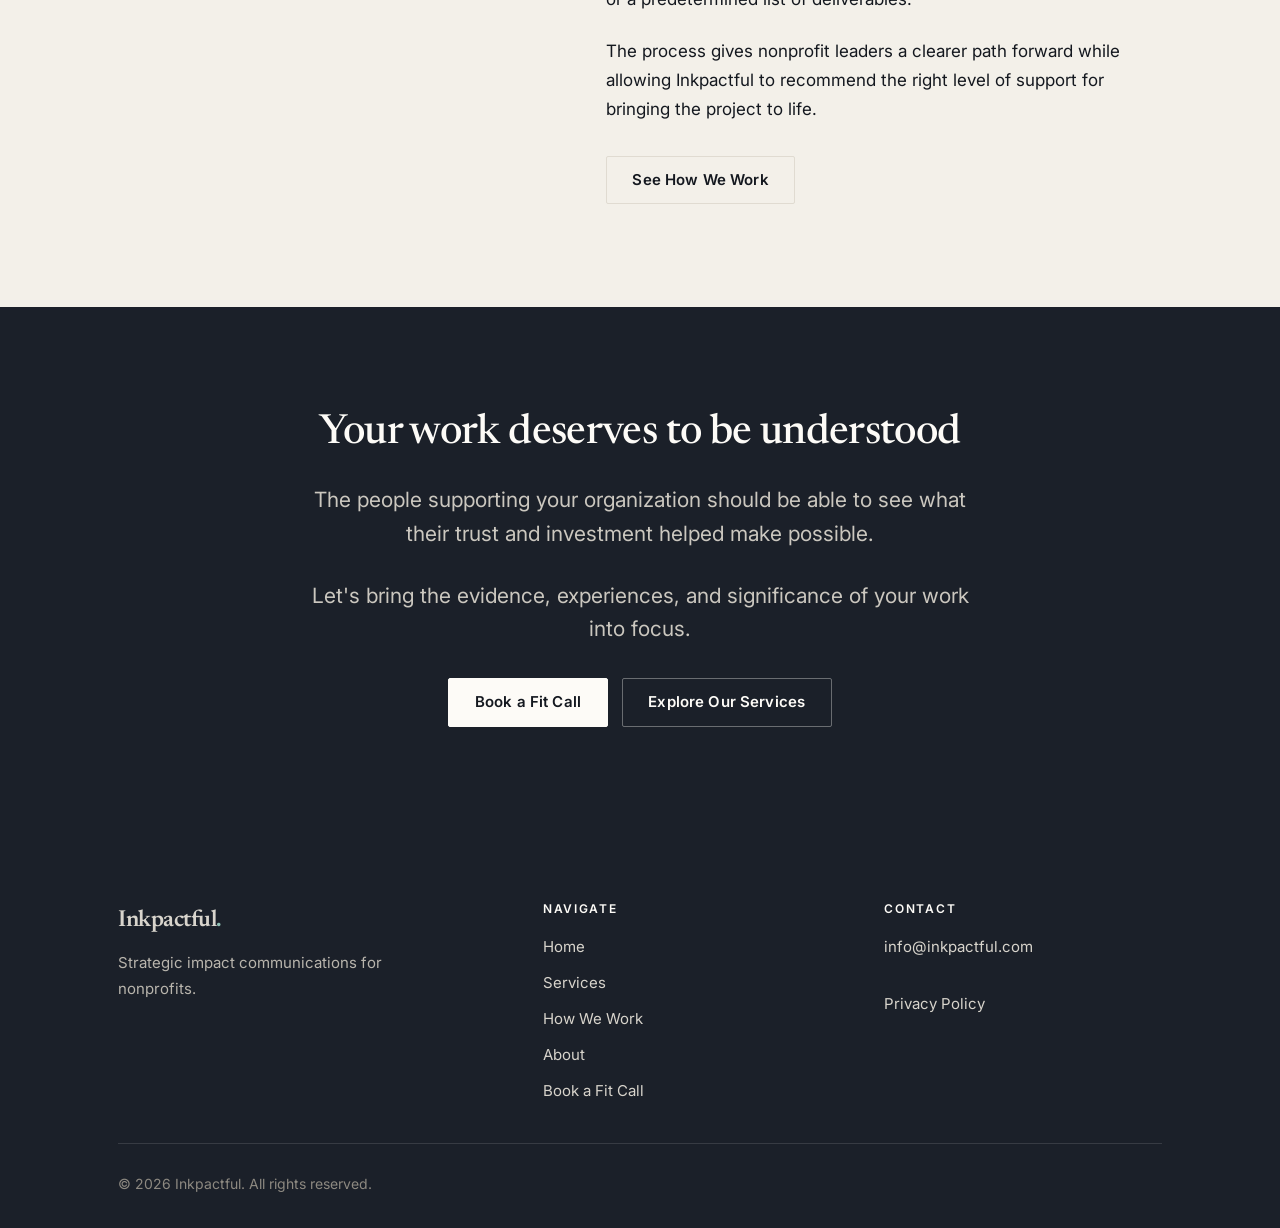
==== commit 2999d111: "Replace founder headshot placeholders with real photos Swaps the "Headshot placeholder" boxes on the" ====
--- a/about.html
+++ b/about.html
@@ -63,7 +63,7 @@
         <article class="founder">
           <div class="split">
             <div>
-              <div class="founder__portrait">Headshot<br>placeholder</div>
+              <img class="founder__portrait" src="tasmiha-khan.jpg" alt="Tasmiha Khan" loading="lazy">
               <h3 style="margin-bottom:0.2rem;">Tasmiha Khan</h3>
               <p class="muted" style="font-size:0.9375rem;">Co-founder</p>
             </div>
@@ -78,7 +78,7 @@
         <article class="founder">
           <div class="split">
             <div>
-              <div class="founder__portrait">Headshot<br>placeholder</div>
+              <img class="founder__portrait" src="shaikh-rahman.jpg" alt="Shaikh Rahman" loading="lazy">
               <h3 style="margin-bottom:0.2rem;">Shaikh Rahman</h3>
               <p class="muted" style="font-size:0.9375rem;">Co-founder</p>
             </div>
--- a/styles.css
+++ b/styles.css
@@ -561,17 +561,11 @@
   width: 100%;
   max-width: 200px;
   aspect-ratio: 4 / 5;
+  object-fit: cover;
   background: var(--paper-alt);
   border: 1px solid var(--rule);
   border-radius: 3px;
-  display: grid;
-  place-items: center;
-  font-size: 0.75rem;
-  letter-spacing: 0.08em;
-  text-transform: uppercase;
-  color: var(--ink-muted);
-  text-align: center;
-  padding: 1rem;
+  display: block;
   margin-bottom: 1.25rem;
 }
 
